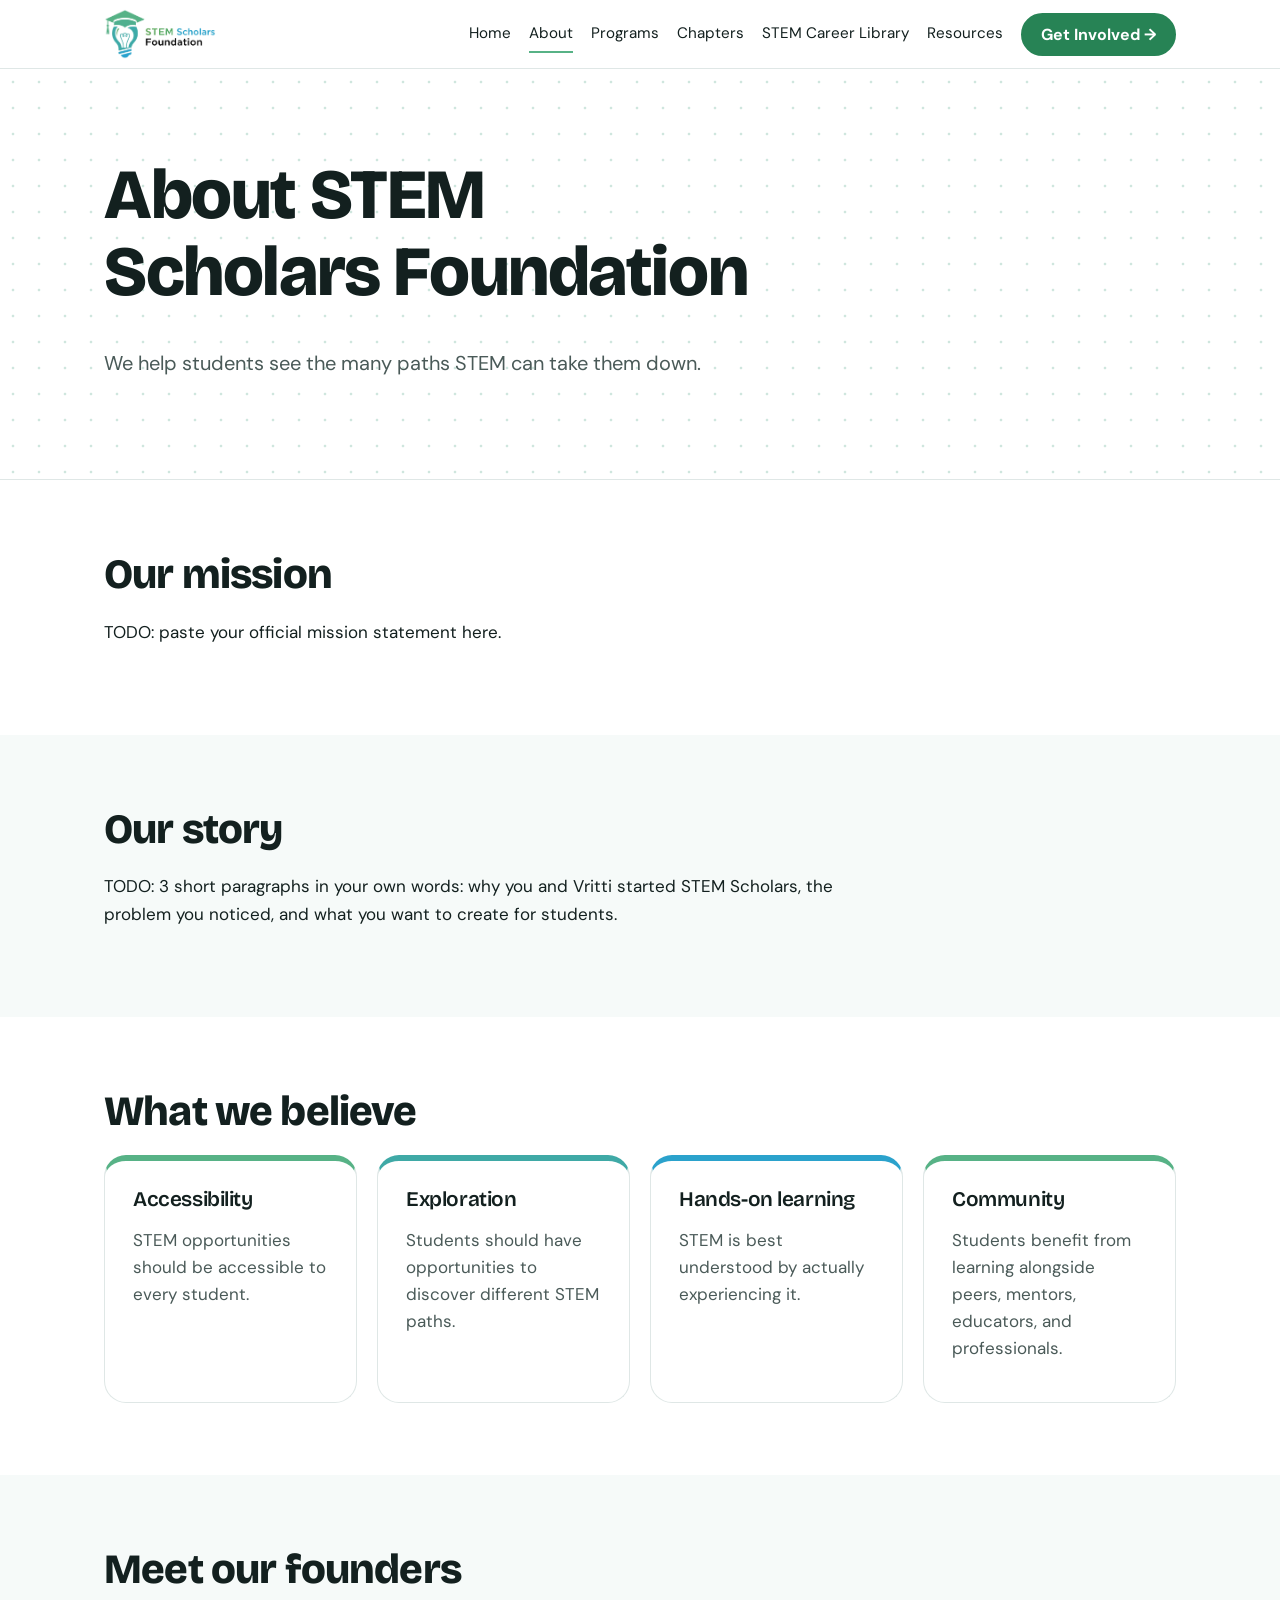
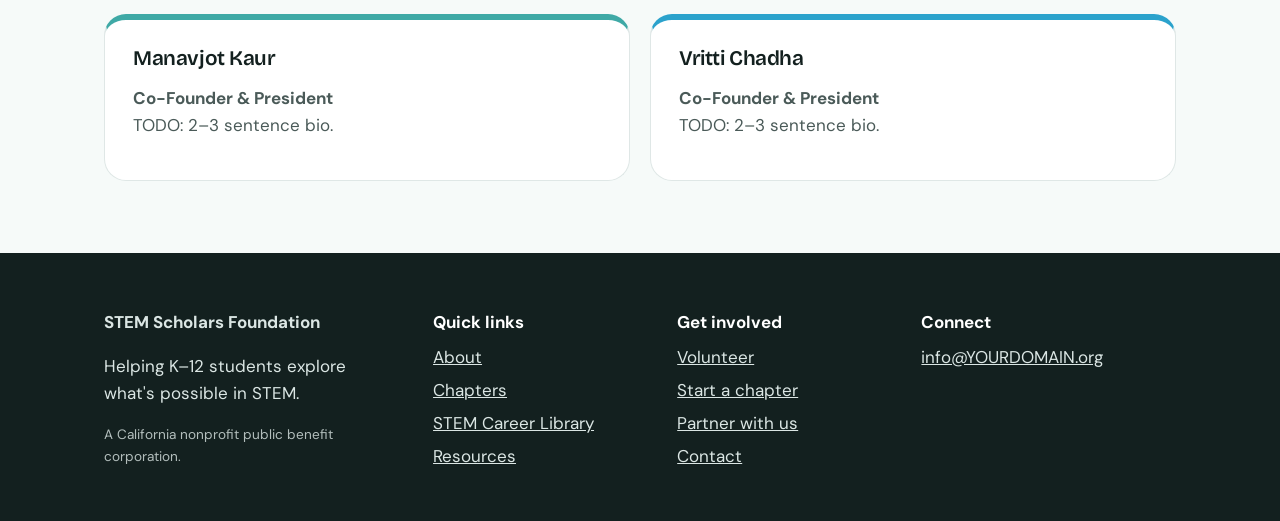
==== about.html @ 926a2480 "Initial STEM Scholars site (V1)" ====
<!DOCTYPE html>
<html lang="en">
<head>
<meta charset="utf-8">
<meta name="viewport" content="width=device-width, initial-scale=1">
<title>About | STEM Scholars Foundation</title>
<meta name="description" content="STEM Scholars Foundation empowers K-12 students to explore STEM through career education, hands-on learning, mentorship, and accessible resources.">
<link rel="icon" href="assets/favicon-32.png" sizes="32x32" type="image/png">
<link rel="apple-touch-icon" href="assets/favicon-192.png">
<link rel="preconnect" href="https://fonts.googleapis.com">
<link rel="preconnect" href="https://fonts.gstatic.com" crossorigin>
<link href="https://fonts.googleapis.com/css2?family=Bricolage+Grotesque:opsz,wght@12..96,600;12..96,800&family=DM+Sans:wght@400;500;700&display=swap" rel="stylesheet">
<link rel="stylesheet" href="style.css">
</head>
<body>
<a class="skip" href="#main">Skip to content</a>
<header class="site-header">
<div class="wrap bar">
<a class="brand" href="index.html"><img src="assets/logo.png" alt="STEM Scholars Foundation" width="112" height="50"></a>
<button class="menu-btn" aria-expanded="false" aria-controls="nav">Menu</button>
<nav id="nav" aria-label="Main"><a href="index.html">Home</a><a href="about.html" aria-current="page">About</a><a href="programs.html">Programs</a><a href="chapters.html">Chapters</a><a href="career-library.html">STEM Career Library</a><a href="resources.html">Resources</a><a class="btn nav-cta" href="get-involved.html">Get Involved →</a></nav>
</div>
</header>
<main id="main">
<section class="hero"><div class="wrap herogrid"><div><h1>About STEM Scholars Foundation</h1><p class="lead">We help students see the many paths STEM can take them down.</p><div class="actions"></div></div></div></section><section class="section"><div class="wrap"><h2>Our mission</h2><p class='prose'>TODO: paste your official mission statement here.</p></div></section><section class="section alt"><div class="wrap"><h2>Our story</h2><div class='prose'><p>TODO: 3 short paragraphs in your own words: why you and Vritti started STEM Scholars, the problem you noticed, and what you want to create for students.</p></div></div></section><section class="section"><div class="wrap"><h2>What we believe</h2><div class="grid g4"><article class="card c-green"><h3>Accessibility</h3><p>STEM opportunities should be accessible to every student.</p></article><article class="card c-teal"><h3>Exploration</h3><p>Students should have opportunities to discover different STEM paths.</p></article><article class="card c-blue"><h3>Hands-on learning</h3><p>STEM is best understood by actually experiencing it.</p></article><article class="card c-green"><h3>Community</h3><p>Students benefit from learning alongside peers, mentors, educators, and professionals.</p></article></div></div></section><section class="section alt"><div class="wrap"><h2>Meet our founders</h2><div class="grid g2"><article class="card c-teal"><h3>Manavjot Kaur</h3><p><strong>Co-Founder &amp; President</strong><br>TODO: 2–3 sentence bio.</p></article><article class="card c-blue"><h3>Vritti Chadha</h3><p><strong>Co-Founder &amp; President</strong><br>TODO: 2–3 sentence bio.</p></article></div></div></section>
</main>
<footer class="site-footer">
<div class="wrap foot">
<div><strong>STEM Scholars Foundation</strong><p>Helping K–12 students explore what's possible in STEM.</p><p class="fine">A California nonprofit public benefit corporation.</p></div>
<div><h4>Quick links</h4><a href="about.html">About</a><a href="chapters.html">Chapters</a><a href="career-library.html">STEM Career Library</a><a href="resources.html">Resources</a></div>
<div><h4>Get involved</h4><a href="#TODO-volunteer-application-link">Volunteer</a><a href="get-involved.html#chapter">Start a chapter</a><a href="get-involved.html#partner">Partner with us</a><a href="contact.html">Contact</a></div>
<div><h4>Connect</h4><a href="mailto:info@YOURDOMAIN.org">info@YOURDOMAIN.org</a><!-- TODO: add social links: <a href="https://instagram.com/...">Instagram</a> --></div>
</div>
</footer>
<script src="script.js"></script>
</body>
</html>
---- style.css ----
:root{--green:#278355;--green-b:#57b286;--green-l:#e8f5ee;--teal:#1b8583;--teal-b:#3fa9a6;--teal-l:#e3f4f3;--blue:#1a6f9f;--blue-b:#2ba2cc;--blue-l:#e5f3fa;--ink:#13201f;--muted:#4a5a58;--line:#dfe7e6;--bg:#fff;--alt:#f6faf9}
@media(prefers-color-scheme:dark){:root:not(.x){}}
*{box-sizing:border-box}html{scroll-behavior:smooth}
body{margin:0;font:17px/1.6 'DM Sans',system-ui,sans-serif;color:var(--ink);background:var(--bg)}
h1,h2,h3{font-family:'Bricolage Grotesque','DM Sans',sans-serif;line-height:1.1;margin:0 0 .5em;letter-spacing:-.02em}
h1{font-size:clamp(2.4rem,6vw,4.4rem);font-weight:800;max-width:15ch}
h2{font-size:clamp(1.8rem,3.6vw,2.6rem);font-weight:800}h3{font-size:1.3rem;font-weight:600}
a{color:var(--blue)}.wrap{max-width:1120px;margin:0 auto;padding:0 24px}
.skip{position:absolute;left:-999px}.skip:focus{left:8px;top:8px;background:#fff;padding:8px;z-index:9}
:focus-visible{outline:3px solid var(--blue);outline-offset:2px}
.site-header{position:sticky;top:0;background:rgba(255,255,255,.94);backdrop-filter:blur(8px);border-bottom:1px solid var(--line);z-index:5}
.bar{display:flex;align-items:center;justify-content:space-between;gap:16px;min-height:68px}
.brand img{height:50px;width:auto;display:block}.brand{display:flex;align-items:center;gap:10px;text-decoration:none;color:var(--ink);font-family:'Bricolage Grotesque',sans-serif;font-weight:800;line-height:1.05}
.brand small{display:block;font:500 .72rem 'DM Sans',sans-serif;color:var(--muted)}
nav{display:flex;align-items:center;gap:18px;font-size:.95rem}
nav a:not(.btn){color:var(--ink);text-decoration:none;padding:6px 0;border-bottom:2px solid transparent}
nav a[aria-current]{border-color:var(--green-b)}nav a:not(.btn):hover{border-color:var(--teal-b)}
.menu-btn{display:none;font:inherit;background:none;border:1px solid var(--line);border-radius:10px;padding:8px 14px}
.btn{display:inline-block;background:var(--green);color:#fff;text-decoration:none;font-weight:700;padding:13px 24px;border-radius:999px;border:2px solid var(--green);cursor:pointer;font:700 1rem 'DM Sans',sans-serif}
.btn:hover{background:#1d6a42;border-color:#1d6a42}.btn.ghost{background:#fff;color:var(--green)}.btn.ghost:hover{background:var(--green-l)}
.btn.small{padding:9px 18px;font-size:.92rem}.nav-cta{padding:9px 18px}
.hero{padding:88px 0 72px;background:radial-gradient(circle,#cfe6de 1.5px,transparent 1.6px) 0 0/26px 26px,#fff;border-bottom:1px solid var(--line)}
.herogrid{display:flex;align-items:center;justify-content:space-between;gap:40px}.hero-art{height:320px;width:auto}.lead{font-size:1.25rem;max-width:56ch;color:var(--muted)}.actions{display:flex;gap:14px;flex-wrap:wrap;margin-top:28px}
.section{padding:72px 0}.alt{background:var(--alt)}.sub{color:var(--muted);max-width:60ch}
.grid{display:grid;gap:20px}.g2{grid-template-columns:repeat(2,1fr)}.g3{grid-template-columns:repeat(3,1fr)}.g4{grid-template-columns:repeat(4,1fr)}
.card{background:#fff;border:1px solid var(--line);border-radius:22px;padding:28px;border-top:6px solid var(--green-b);display:flex;flex-direction:column;align-items:flex-start;gap:4px}
.card p{margin:0 0 12px;color:var(--muted)}.card .more,.card .btn{margin-top:auto}
.c-teal{border-top-color:var(--teal-b)}.c-blue{border-top-color:var(--blue-b)}
.more{font-weight:700;text-decoration:none}.more:hover{text-decoration:underline}
.prose{max-width:66ch}.soon{background:var(--teal-l);border-radius:18px;padding:22px 26px;max-width:70ch}
.chips{list-style:none;margin:0;padding:0;display:flex;flex-wrap:wrap;gap:12px}
.chips li{background:var(--green-l);border-radius:999px;padding:10px 20px;font-weight:500}.chips.big li{background:#fff;border:1px solid var(--line);font-size:1.1rem;padding:16px 24px;border-radius:18px}
.form{display:grid;gap:18px;max-width:600px}.form label{display:grid;gap:6px;font-weight:700}
.form input,.form select,.form textarea{font:inherit;padding:12px 14px;border:1.5px solid #b9c7c5;border-radius:12px;background:#fff}
.site-footer{background:var(--ink);color:#dbe6e4;padding:56px 0 40px}.site-footer a{color:#dbe6e4;display:block;margin:6px 0}
.site-footer h4{margin:0 0 8px;color:#fff}.foot{display:grid;grid-template-columns:1.4fr 1fr 1fr 1.2fr;gap:32px}.fine{font-size:.85rem;opacity:.8}
@media(max-width:900px){.g4{grid-template-columns:repeat(2,1fr)}.g3{grid-template-columns:1fr}.foot{grid-template-columns:1fr 1fr}
.menu-btn{display:block}nav{display:none;position:absolute;left:0;right:0;top:68px;background:#fff;flex-direction:column;align-items:flex-start;padding:16px 24px 24px;border-bottom:1px solid var(--line)}nav.open{display:flex}}
@media(max-width:800px){.hero-art{display:none}}
@media(max-width:600px){.brand img{height:42px}.g2,.g4,.foot{grid-template-columns:1fr}.hero{padding:56px 0 48px}.section{padding:52px 0}}
@media(prefers-reduced-motion:reduce){html{scroll-behavior:auto}}
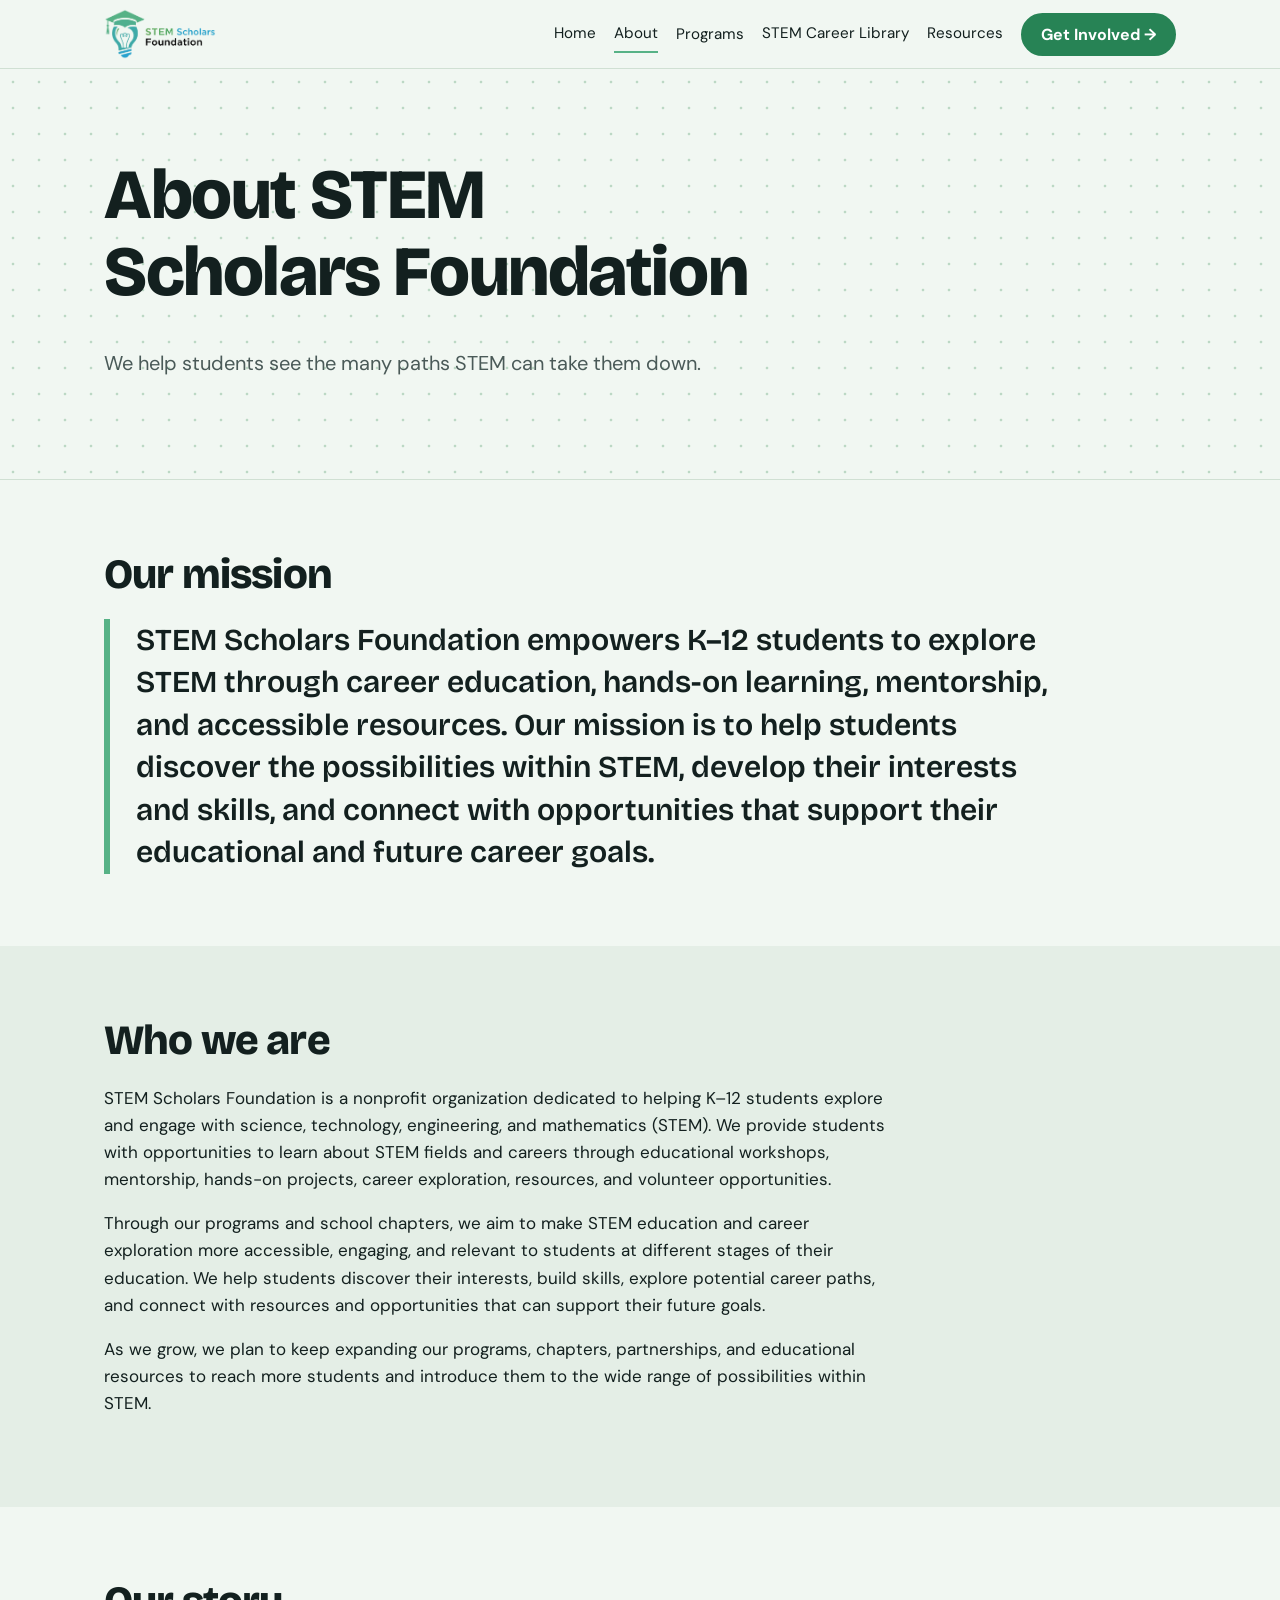
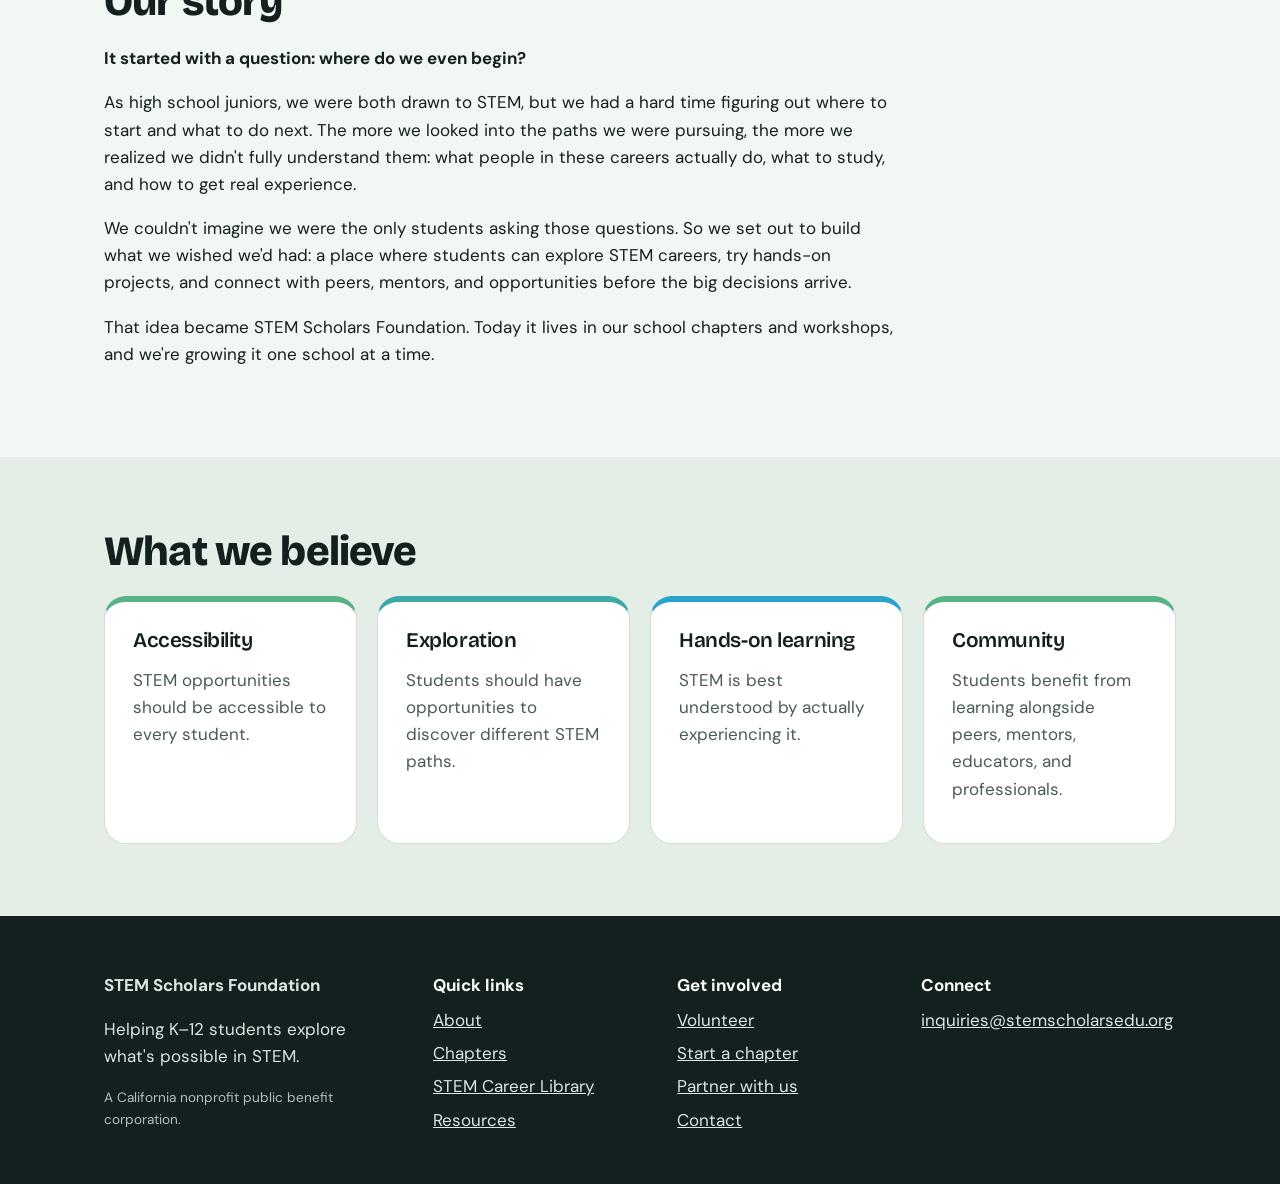
==== commit 1a5d8cbf: "Contact page, new changes, new background color" ====
--- a/about.html
+++ b/about.html
@@ -16,21 +16,116 @@
 <a class="skip" href="#main">Skip to content</a>
 <header class="site-header">
 <div class="wrap bar">
+
 <a class="brand" href="index.html"><img src="assets/logo.png" alt="STEM Scholars Foundation" width="112" height="50"></a>
 <button class="menu-btn" aria-expanded="false" aria-controls="nav">Menu</button>
-<nav id="nav" aria-label="Main"><a href="index.html">Home</a><a href="about.html" aria-current="page">About</a><a href="programs.html">Programs</a><a href="chapters.html">Chapters</a><a href="career-library.html">STEM Career Library</a><a href="resources.html">Resources</a><a class="btn nav-cta" href="get-involved.html">Get Involved →</a></nav>
+<nav id="nav" aria-label="Main"><a href="index.html">Home</a><a href="about.html" aria-current="page">About</a><div class="dd">
+<a href="programs.html">Programs</a><div class="sub-menu">
+<a href="programs.html">All programs</a><a href="chapters.html">Chapters</a></div>
 </div>
+<a href="career-library.html">STEM Career Library</a><a href="resources.html">Resources</a><a class="btn nav-cta" href="get-involved.html">Get Involved →</a></nav>
+</div>
+
 </header>
 <main id="main">
-<section class="hero"><div class="wrap herogrid"><div><h1>About STEM Scholars Foundation</h1><p class="lead">We help students see the many paths STEM can take them down.</p><div class="actions"></div></div></div></section><section class="section"><div class="wrap"><h2>Our mission</h2><p class='prose'>TODO: paste your official mission statement here.</p></div></section><section class="section alt"><div class="wrap"><h2>Our story</h2><div class='prose'><p>TODO: 3 short paragraphs in your own words: why you and Vritti started STEM Scholars, the problem you noticed, and what you want to create for students.</p></div></div></section><section class="section"><div class="wrap"><h2>What we believe</h2><div class="grid g4"><article class="card c-green"><h3>Accessibility</h3><p>STEM opportunities should be accessible to every student.</p></article><article class="card c-teal"><h3>Exploration</h3><p>Students should have opportunities to discover different STEM paths.</p></article><article class="card c-blue"><h3>Hands-on learning</h3><p>STEM is best understood by actually experiencing it.</p></article><article class="card c-green"><h3>Community</h3><p>Students benefit from learning alongside peers, mentors, educators, and professionals.</p></article></div></div></section><section class="section alt"><div class="wrap"><h2>Meet our founders</h2><div class="grid g2"><article class="card c-teal"><h3>Manavjot Kaur</h3><p><strong>Co-Founder &amp; President</strong><br>TODO: 2–3 sentence bio.</p></article><article class="card c-blue"><h3>Vritti Chadha</h3><p><strong>Co-Founder &amp; President</strong><br>TODO: 2–3 sentence bio.</p></article></div></div></section>
+<section class="hero">
+<div class="wrap herogrid">
+<div>
+<h1>About STEM Scholars Foundation</h1>
+<p class="lead">We help students see the many paths STEM can take them down.</p>
+<div class="actions">
+</div>
+</div>
+</div>
+</section>
+
+<!-- ========== -->
+<section class="section">
+<div class="wrap">
+<h2>Our mission</h2>
+<p class='quote'>STEM Scholars Foundation empowers K–12 students to explore STEM through career education, hands-on learning, mentorship, and accessible resources. Our mission is to help students discover the possibilities within STEM, develop their interests and skills, and connect with opportunities that support their educational and future career goals.</p>
+</div>
+</section>
+
+<!-- ========== -->
+<section class="section alt">
+<div class="wrap">
+<h2>Who we are</h2>
+<div class='prose'>
+
+<p>STEM Scholars Foundation is a nonprofit organization dedicated to helping K–12 students explore and engage with science, technology, engineering, and mathematics (STEM). We provide students with opportunities to learn about STEM fields and careers through educational workshops, mentorship, hands-on projects, career exploration, resources, and volunteer opportunities.</p>
+
+<p>Through our programs and school chapters, we aim to make STEM education and career exploration more accessible, engaging, and relevant to students at different stages of their education. We help students discover their interests, build skills, explore potential career paths, and connect with resources and opportunities that can support their future goals.</p>
+
+<p>As we grow, we plan to keep expanding our programs, chapters, partnerships, and educational resources to reach more students and introduce them to the wide range of possibilities within STEM.</p>
+</div>
+</div>
+</section>
+
+<!-- ========== -->
+<section class="section">
+<div class="wrap">
+<h2>Our story</h2>
+<div class='prose'>
+
+<p><strong>It started with a question: where do we even begin?</strong></p>
+
+<p>As high school juniors, we were both drawn to STEM, but we had a hard time figuring out where to start and what to do next. The more we looked into the paths we were pursuing, the more we realized we didn't fully understand them: what people in these careers actually do, what to study, and how to get real experience.</p>
+
+<p>We couldn't imagine we were the only students asking those questions. So we set out to build what we wished we'd had: a place where students can explore STEM careers, try hands-on projects, and connect with peers, mentors, and opportunities before the big decisions arrive.</p>
+
+<p>That idea became STEM Scholars Foundation. Today it lives in our school chapters and workshops, and we're growing it one school at a time.</p>
+</div>
+</div>
+</section>
+
+<!-- ========== -->
+<section class="section alt">
+<div class="wrap">
+<h2>What we believe</h2>
+<div class="grid g4">
+<article class="card c-green">
+<h3>Accessibility</h3>
+<p>STEM opportunities should be accessible to every student.</p>
+</article>
+<article class="card c-teal">
+<h3>Exploration</h3>
+<p>Students should have opportunities to discover different STEM paths.</p>
+</article>
+<article class="card c-blue">
+<h3>Hands-on learning</h3>
+<p>STEM is best understood by actually experiencing it.</p>
+</article>
+<article class="card c-green">
+<h3>Community</h3>
+<p>Students benefit from learning alongside peers, mentors, educators, and professionals.</p>
+</article>
+</div>
+</div>
+</section>
+
+<!-- ========== -->
+
 </main>
 <footer class="site-footer">
 <div class="wrap foot">
-<div><strong>STEM Scholars Foundation</strong><p>Helping K–12 students explore what's possible in STEM.</p><p class="fine">A California nonprofit public benefit corporation.</p></div>
-<div><h4>Quick links</h4><a href="about.html">About</a><a href="chapters.html">Chapters</a><a href="career-library.html">STEM Career Library</a><a href="resources.html">Resources</a></div>
-<div><h4>Get involved</h4><a href="#TODO-volunteer-application-link">Volunteer</a><a href="get-involved.html#chapter">Start a chapter</a><a href="get-involved.html#partner">Partner with us</a><a href="contact.html">Contact</a></div>
-<div><h4>Connect</h4><a href="mailto:info@YOURDOMAIN.org">info@YOURDOMAIN.org</a><!-- TODO: add social links: <a href="https://instagram.com/...">Instagram</a> --></div>
+
+<div>
+<strong>STEM Scholars Foundation</strong><p>Helping K–12 students explore what's possible in STEM.</p>
+<p class="fine">A California nonprofit public benefit corporation.</p>
 </div>
+
+<div>
+<h4>Quick links</h4><a href="about.html">About</a><a href="chapters.html">Chapters</a><a href="career-library.html">STEM Career Library</a><a href="resources.html">Resources</a></div>
+
+<div>
+<h4>Get involved</h4><a target="_blank" rel="noopener" href="https://docs.google.com/forms/d/e/1FAIpQLSeg_BW4Vi8Pg0bbMzozj_wWNSynP_j6gxq13JXTU4jaN562kQ/viewform?usp=header">Volunteer</a><a href="chapters.html#start">Start a chapter</a><a href="get-involved.html#partner">Partner with us</a><a href="contact.html">Contact</a></div>
+
+<div>
+<h4>Connect</h4><a href="mailto:inquiries@stemscholarsedu.org">inquiries@stemscholarsedu.org</a><!-- TODO: add social links: <a href="https://instagram.com/...">Instagram</a> --></div>
+
+</div>
+
 </footer>
 <script src="script.js"></script>
 </body>
--- a/style.css
+++ b/style.css
@@ -1,5 +1,5 @@
 
-:root{--green:#278355;--green-b:#57b286;--green-l:#e8f5ee;--teal:#1b8583;--teal-b:#3fa9a6;--teal-l:#e3f4f3;--blue:#1a6f9f;--blue-b:#2ba2cc;--blue-l:#e5f3fa;--ink:#13201f;--muted:#4a5a58;--line:#dfe7e6;--bg:#fff;--alt:#f6faf9}
+:root{--green:#278355;--green-b:#57b286;--green-l:#e8f5ee;--teal:#1b8583;--teal-b:#3fa9a6;--teal-l:#e3f4f3;--blue:#1a6f9f;--blue-b:#2ba2cc;--blue-l:#e5f3fa;--ink:#13201f;--muted:#4a5a58;--line:#d0e0d3;--bg:#f1f7f2;--alt:#e4eee6}
 @media(prefers-color-scheme:dark){:root:not(.x){}}
 *{box-sizing:border-box}html{scroll-behavior:smooth}
 body{margin:0;font:17px/1.6 'DM Sans',system-ui,sans-serif;color:var(--ink);background:var(--bg)}
@@ -9,7 +9,7 @@
 a{color:var(--blue)}.wrap{max-width:1120px;margin:0 auto;padding:0 24px}
 .skip{position:absolute;left:-999px}.skip:focus{left:8px;top:8px;background:#fff;padding:8px;z-index:9}
 :focus-visible{outline:3px solid var(--blue);outline-offset:2px}
-.site-header{position:sticky;top:0;background:rgba(255,255,255,.94);backdrop-filter:blur(8px);border-bottom:1px solid var(--line);z-index:5}
+.site-header{position:sticky;top:0;background:rgba(241,247,242,.94);backdrop-filter:blur(8px);border-bottom:1px solid var(--line);z-index:5}
 .bar{display:flex;align-items:center;justify-content:space-between;gap:16px;min-height:68px}
 .brand img{height:50px;width:auto;display:block}.brand{display:flex;align-items:center;gap:10px;text-decoration:none;color:var(--ink);font-family:'Bricolage Grotesque',sans-serif;font-weight:800;line-height:1.05}
 .brand small{display:block;font:500 .72rem 'DM Sans',sans-serif;color:var(--muted)}
@@ -20,7 +20,7 @@
 .btn{display:inline-block;background:var(--green);color:#fff;text-decoration:none;font-weight:700;padding:13px 24px;border-radius:999px;border:2px solid var(--green);cursor:pointer;font:700 1rem 'DM Sans',sans-serif}
 .btn:hover{background:#1d6a42;border-color:#1d6a42}.btn.ghost{background:#fff;color:var(--green)}.btn.ghost:hover{background:var(--green-l)}
 .btn.small{padding:9px 18px;font-size:.92rem}.nav-cta{padding:9px 18px}
-.hero{padding:88px 0 72px;background:radial-gradient(circle,#cfe6de 1.5px,transparent 1.6px) 0 0/26px 26px,#fff;border-bottom:1px solid var(--line)}
+.hero{padding:88px 0 72px;background:radial-gradient(circle,#bcd8c5 1.5px,transparent 1.6px) 0 0/26px 26px,#f1f7f2;border-bottom:1px solid var(--line)}
 .herogrid{display:flex;align-items:center;justify-content:space-between;gap:40px}.hero-art{height:320px;width:auto}.lead{font-size:1.25rem;max-width:56ch;color:var(--muted)}.actions{display:flex;gap:14px;flex-wrap:wrap;margin-top:28px}
 .section{padding:72px 0}.alt{background:var(--alt)}.sub{color:var(--muted);max-width:60ch}
 .grid{display:grid;gap:20px}.g2{grid-template-columns:repeat(2,1fr)}.g3{grid-template-columns:repeat(3,1fr)}.g4{grid-template-columns:repeat(4,1fr)}
@@ -36,7 +36,28 @@
 .site-footer{background:var(--ink);color:#dbe6e4;padding:56px 0 40px}.site-footer a{color:#dbe6e4;display:block;margin:6px 0}
 .site-footer h4{margin:0 0 8px;color:#fff}.foot{display:grid;grid-template-columns:1.4fr 1fr 1fr 1.2fr;gap:32px}.fine{font-size:.85rem;opacity:.8}
 @media(max-width:900px){.g4{grid-template-columns:repeat(2,1fr)}.g3{grid-template-columns:1fr}.foot{grid-template-columns:1fr 1fr}
-.menu-btn{display:block}nav{display:none;position:absolute;left:0;right:0;top:68px;background:#fff;flex-direction:column;align-items:flex-start;padding:16px 24px 24px;border-bottom:1px solid var(--line)}nav.open{display:flex}}
+.menu-btn{display:block}nav{display:none;position:absolute;left:0;right:0;top:68px;background:#f1f7f2;flex-direction:column;align-items:flex-start;padding:16px 24px 24px;border-bottom:1px solid var(--line)}nav.open{display:flex}}
 @media(max-width:800px){.hero-art{display:none}}
 @media(max-width:600px){.brand img{height:42px}.g2,.g4,.foot{grid-template-columns:1fr}.hero{padding:56px 0 48px}.section{padding:52px 0}}
 @media(prefers-reduced-motion:reduce){html{scroll-behavior:auto}}
+
+.tabs{display:flex;flex-wrap:wrap;gap:8px;padding:18px 24px;max-width:1120px;margin:0 auto}
+.tabs a{padding:8px 18px;border-radius:999px;background:#fff;border:1px solid var(--line);text-decoration:none;color:var(--ink);font-weight:500}
+.tabs a:hover{border-color:var(--teal-b)}.tabs a[aria-current]{background:var(--green);color:#fff;border-color:var(--green)}
+.feature{display:grid;grid-template-columns:1.05fr 1fr;gap:56px;align-items:center;scroll-margin-top:90px}.feature.flip .media{order:2}
+.feature .chips{margin:14px 0 0}.media.two{display:grid;gap:16px}
+.photo{position:relative;aspect-ratio:16/10;border-radius:22px;overflow:hidden;display:grid;place-items:center;color:#fff;text-align:center;padding:12px;
+background:linear-gradient(135deg,var(--green-b),var(--teal-b) 55%,var(--blue-b));font:800 1.3rem 'Bricolage Grotesque',sans-serif}
+.photo img{position:absolute;inset:0;width:100%;height:100%;object-fit:cover}
+.photo.sm{aspect-ratio:4/3;border-radius:0}.photo.sm span{font-size:3.6rem}
+.photo.g1{background:linear-gradient(135deg,var(--teal-b),var(--blue-b))}.photo.g2{background:linear-gradient(135deg,var(--blue-b),var(--green-b))}
+.card .photo{width:100%;margin-bottom:12px}
+.tile{background:#fff;border:1px solid var(--line);border-radius:22px;overflow:hidden;display:flex;flex-direction:column;transition:transform .2s,box-shadow .2s}
+.tile:hover{transform:translateY(-4px);box-shadow:0 14px 30px rgba(19,32,31,.10)}
+.tile .body{padding:22px 24px 26px}.tile h3{font-size:1.15rem}.tile p{margin:0;color:var(--muted)}.ico{font-size:2rem;margin-bottom:8px}
+.badge{display:inline-block;background:var(--teal-l);color:var(--teal);font-weight:700;font-size:.8rem;padding:4px 12px;border-radius:999px;margin-top:12px}
+.quote{font:600 clamp(1.3rem,2.4vw,1.9rem)/1.4 'Bricolage Grotesque',sans-serif;border-left:6px solid var(--green-b);padding-left:26px;max-width:32em;margin:0}
+.gform{width:100%;height:1250px;border:1px solid var(--line);border-radius:22px;background:#fff;margin-top:18px}
+.dd{position:relative}.sub-menu{display:none;position:absolute;top:calc(100% - 4px);left:-12px;background:#fff;border:1px solid var(--line);border-radius:14px;padding:8px;min-width:170px;box-shadow:0 12px 28px rgba(19,32,31,.12)}
+.dd:hover .sub-menu,.dd:focus-within .sub-menu{display:block}.sub-menu a{display:block;padding:8px 12px!important;border:0!important}
+@media(max-width:900px){.feature{grid-template-columns:1fr;gap:28px}.feature.flip .media{order:0}.sub-menu{display:block;position:static;border:0;box-shadow:none;padding:0 0 0 14px;background:none}}
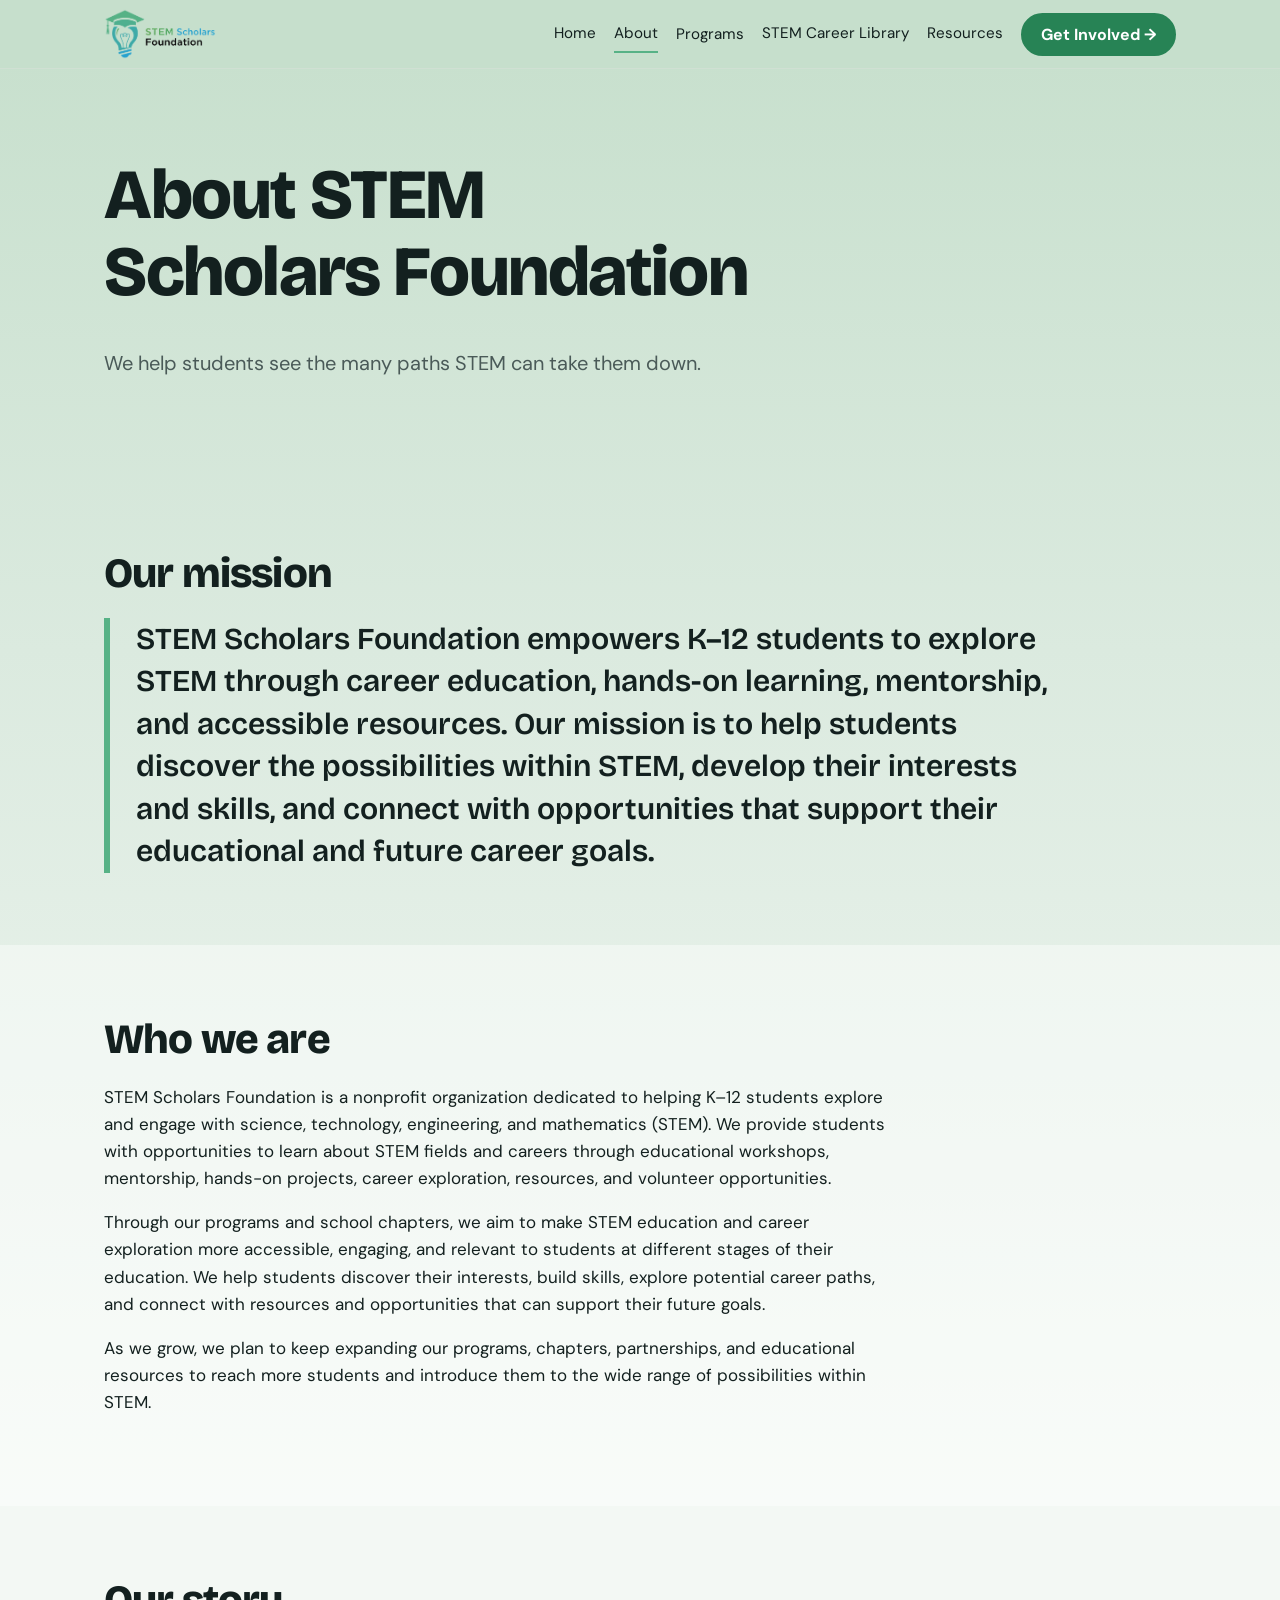
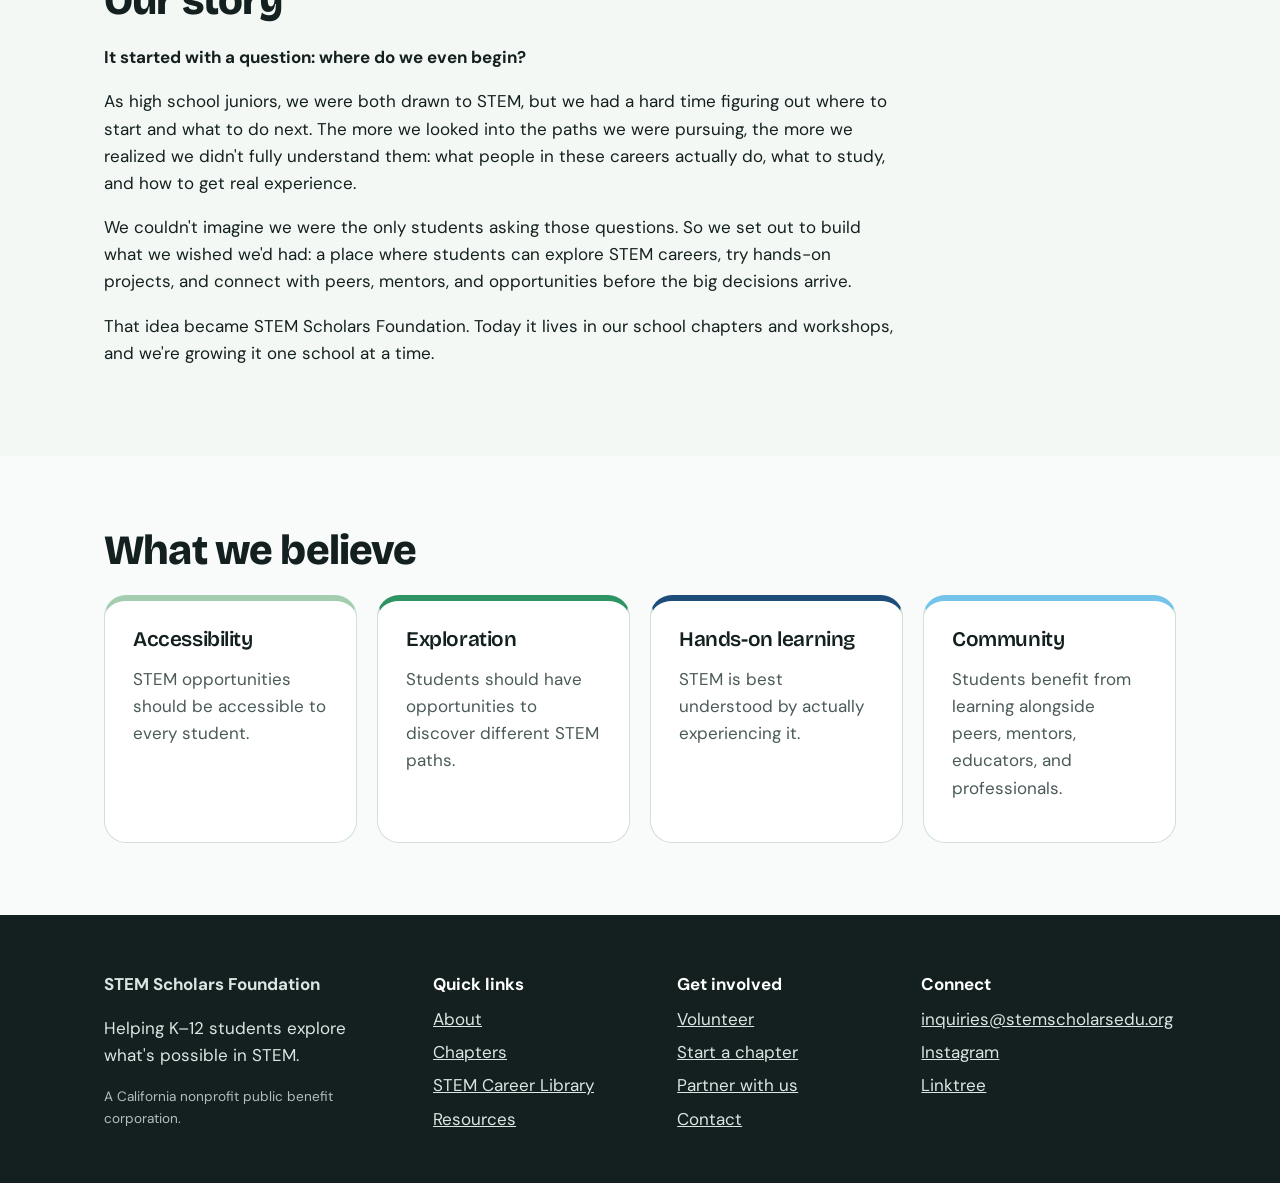
==== commit 2d55046f: "home page change" ====
--- a/about.html
+++ b/about.html
@@ -122,7 +122,7 @@
 <h4>Get involved</h4><a target="_blank" rel="noopener" href="https://docs.google.com/forms/d/e/1FAIpQLSeg_BW4Vi8Pg0bbMzozj_wWNSynP_j6gxq13JXTU4jaN562kQ/viewform?usp=header">Volunteer</a><a href="chapters.html#start">Start a chapter</a><a href="get-involved.html#partner">Partner with us</a><a href="contact.html">Contact</a></div>
 
 <div>
-<h4>Connect</h4><a href="mailto:inquiries@stemscholarsedu.org">inquiries@stemscholarsedu.org</a><!-- TODO: add social links: <a href="https://instagram.com/...">Instagram</a> --></div>
+<h4>Connect</h4><a href="mailto:inquiries@stemscholarsedu.org">inquiries@stemscholarsedu.org</a><a href="https://www.instagram.com/stem.scholars/" target="_blank" rel="noopener">Instagram</a><a href="https://linktr.ee/stem.scholars" target="_blank" rel="noopener">Linktree</a></div>
 
 </div>
 
--- a/style.css
+++ b/style.css
@@ -1,15 +1,15 @@
 
-:root{--green:#278355;--green-b:#57b286;--green-l:#e8f5ee;--teal:#1b8583;--teal-b:#3fa9a6;--teal-l:#e3f4f3;--blue:#1a6f9f;--blue-b:#2ba2cc;--blue-l:#e5f3fa;--ink:#13201f;--muted:#4a5a58;--line:#d0e0d3;--bg:#f1f7f2;--alt:#e4eee6}
+:root{--green:#278355;--green-b:#57b286;--green-l:#e8f5ee;--teal:#1b8583;--teal-b:#3fa9a6;--teal-l:#e3f4f3;--blue:#155d88;--blue-b:#2ba2cc;--blue-l:#e5f3fa;--ink:#13201f;--muted:#4a5a58;--line:#d0e0d3;--bg:#f1f7f2;--alt:rgba(255,255,255,.42)}
 @media(prefers-color-scheme:dark){:root:not(.x){}}
 *{box-sizing:border-box}html{scroll-behavior:smooth}
-body{margin:0;font:17px/1.6 'DM Sans',system-ui,sans-serif;color:var(--ink);background:var(--bg)}
+body{margin:0;font:17px/1.6 'DM Sans',system-ui,sans-serif;color:var(--ink);background:var(--bg) linear-gradient(180deg,#c6dfcc 0,#dbeadf 650px,#f3f8f4 1500px) no-repeat;min-height:100vh}html{background:#f3f8f4}
 h1,h2,h3{font-family:'Bricolage Grotesque','DM Sans',sans-serif;line-height:1.1;margin:0 0 .5em;letter-spacing:-.02em}
 h1{font-size:clamp(2.4rem,6vw,4.4rem);font-weight:800;max-width:15ch}
 h2{font-size:clamp(1.8rem,3.6vw,2.6rem);font-weight:800}h3{font-size:1.3rem;font-weight:600}
 a{color:var(--blue)}.wrap{max-width:1120px;margin:0 auto;padding:0 24px}
 .skip{position:absolute;left:-999px}.skip:focus{left:8px;top:8px;background:#fff;padding:8px;z-index:9}
 :focus-visible{outline:3px solid var(--blue);outline-offset:2px}
-.site-header{position:sticky;top:0;background:rgba(241,247,242,.94);backdrop-filter:blur(8px);border-bottom:1px solid var(--line);z-index:5}
+.site-header{position:sticky;top:0;background:rgba(198,223,204,.92);backdrop-filter:blur(8px);border-bottom:1px solid var(--line);z-index:5}
 .bar{display:flex;align-items:center;justify-content:space-between;gap:16px;min-height:68px}
 .brand img{height:50px;width:auto;display:block}.brand{display:flex;align-items:center;gap:10px;text-decoration:none;color:var(--ink);font-family:'Bricolage Grotesque',sans-serif;font-weight:800;line-height:1.05}
 .brand small{display:block;font:500 .72rem 'DM Sans',sans-serif;color:var(--muted)}
@@ -20,7 +20,7 @@
 .btn{display:inline-block;background:var(--green);color:#fff;text-decoration:none;font-weight:700;padding:13px 24px;border-radius:999px;border:2px solid var(--green);cursor:pointer;font:700 1rem 'DM Sans',sans-serif}
 .btn:hover{background:#1d6a42;border-color:#1d6a42}.btn.ghost{background:#fff;color:var(--green)}.btn.ghost:hover{background:var(--green-l)}
 .btn.small{padding:9px 18px;font-size:.92rem}.nav-cta{padding:9px 18px}
-.hero{padding:88px 0 72px;background:radial-gradient(circle,#bcd8c5 1.5px,transparent 1.6px) 0 0/26px 26px,#f1f7f2;border-bottom:1px solid var(--line)}
+.hero{padding:88px 0 72px}
 .herogrid{display:flex;align-items:center;justify-content:space-between;gap:40px}.hero-art{height:320px;width:auto}.lead{font-size:1.25rem;max-width:56ch;color:var(--muted)}.actions{display:flex;gap:14px;flex-wrap:wrap;margin-top:28px}
 .section{padding:72px 0}.alt{background:var(--alt)}.sub{color:var(--muted);max-width:60ch}
 .grid{display:grid;gap:20px}.g2{grid-template-columns:repeat(2,1fr)}.g3{grid-template-columns:repeat(3,1fr)}.g4{grid-template-columns:repeat(4,1fr)}
@@ -36,7 +36,7 @@
 .site-footer{background:var(--ink);color:#dbe6e4;padding:56px 0 40px}.site-footer a{color:#dbe6e4;display:block;margin:6px 0}
 .site-footer h4{margin:0 0 8px;color:#fff}.foot{display:grid;grid-template-columns:1.4fr 1fr 1fr 1.2fr;gap:32px}.fine{font-size:.85rem;opacity:.8}
 @media(max-width:900px){.g4{grid-template-columns:repeat(2,1fr)}.g3{grid-template-columns:1fr}.foot{grid-template-columns:1fr 1fr}
-.menu-btn{display:block}nav{display:none;position:absolute;left:0;right:0;top:68px;background:#f1f7f2;flex-direction:column;align-items:flex-start;padding:16px 24px 24px;border-bottom:1px solid var(--line)}nav.open{display:flex}}
+.menu-btn{display:block}nav{display:none;position:absolute;left:0;right:0;top:68px;background:#dbeadf;flex-direction:column;align-items:flex-start;padding:16px 24px 24px;border-bottom:1px solid var(--line)}nav.open{display:flex}}
 @media(max-width:800px){.hero-art{display:none}}
 @media(max-width:600px){.brand img{height:42px}.g2,.g4,.foot{grid-template-columns:1fr}.hero{padding:56px 0 48px}.section{padding:52px 0}}
 @media(prefers-reduced-motion:reduce){html{scroll-behavior:auto}}
@@ -61,3 +61,7 @@
 .dd{position:relative}.sub-menu{display:none;position:absolute;top:calc(100% - 4px);left:-12px;background:#fff;border:1px solid var(--line);border-radius:14px;padding:8px;min-width:170px;box-shadow:0 12px 28px rgba(19,32,31,.12)}
 .dd:hover .sub-menu,.dd:focus-within .sub-menu{display:block}.sub-menu a{display:block;padding:8px 12px!important;border:0!important}
 @media(max-width:900px){.feature{grid-template-columns:1fr;gap:28px}.feature.flip .media{order:0}.sub-menu{display:block;position:static;border:0;box-shadow:none;padding:0 0 0 14px;background:none}}
+
+.tile{border-top:6px solid #a3cdae}
+.card.p0,.tile.p0{border-top-color:#a3cdae}.card.p1,.tile.p1{border-top-color:#2e9463}
+.card.p2,.tile.p2{border-top-color:#1e4d7b}.card.p3,.tile.p3{border-top-color:#74c3e8}
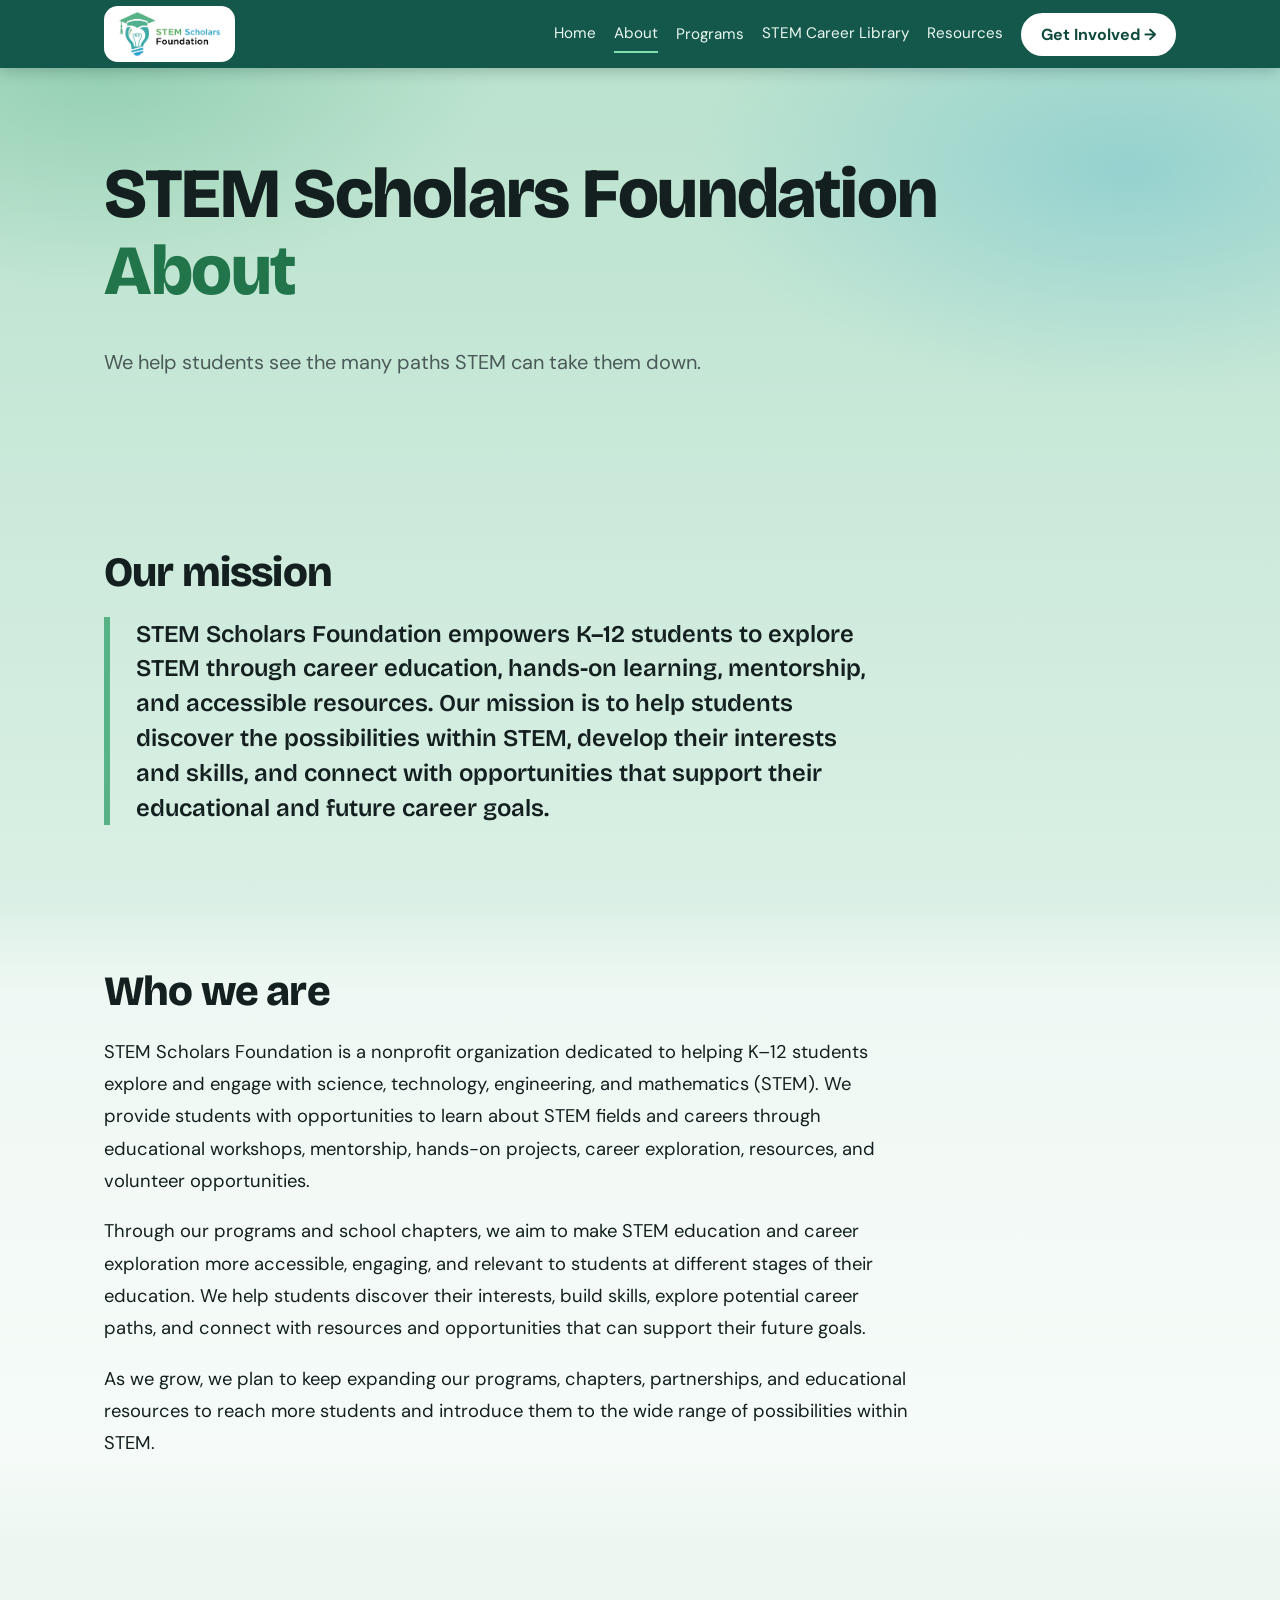
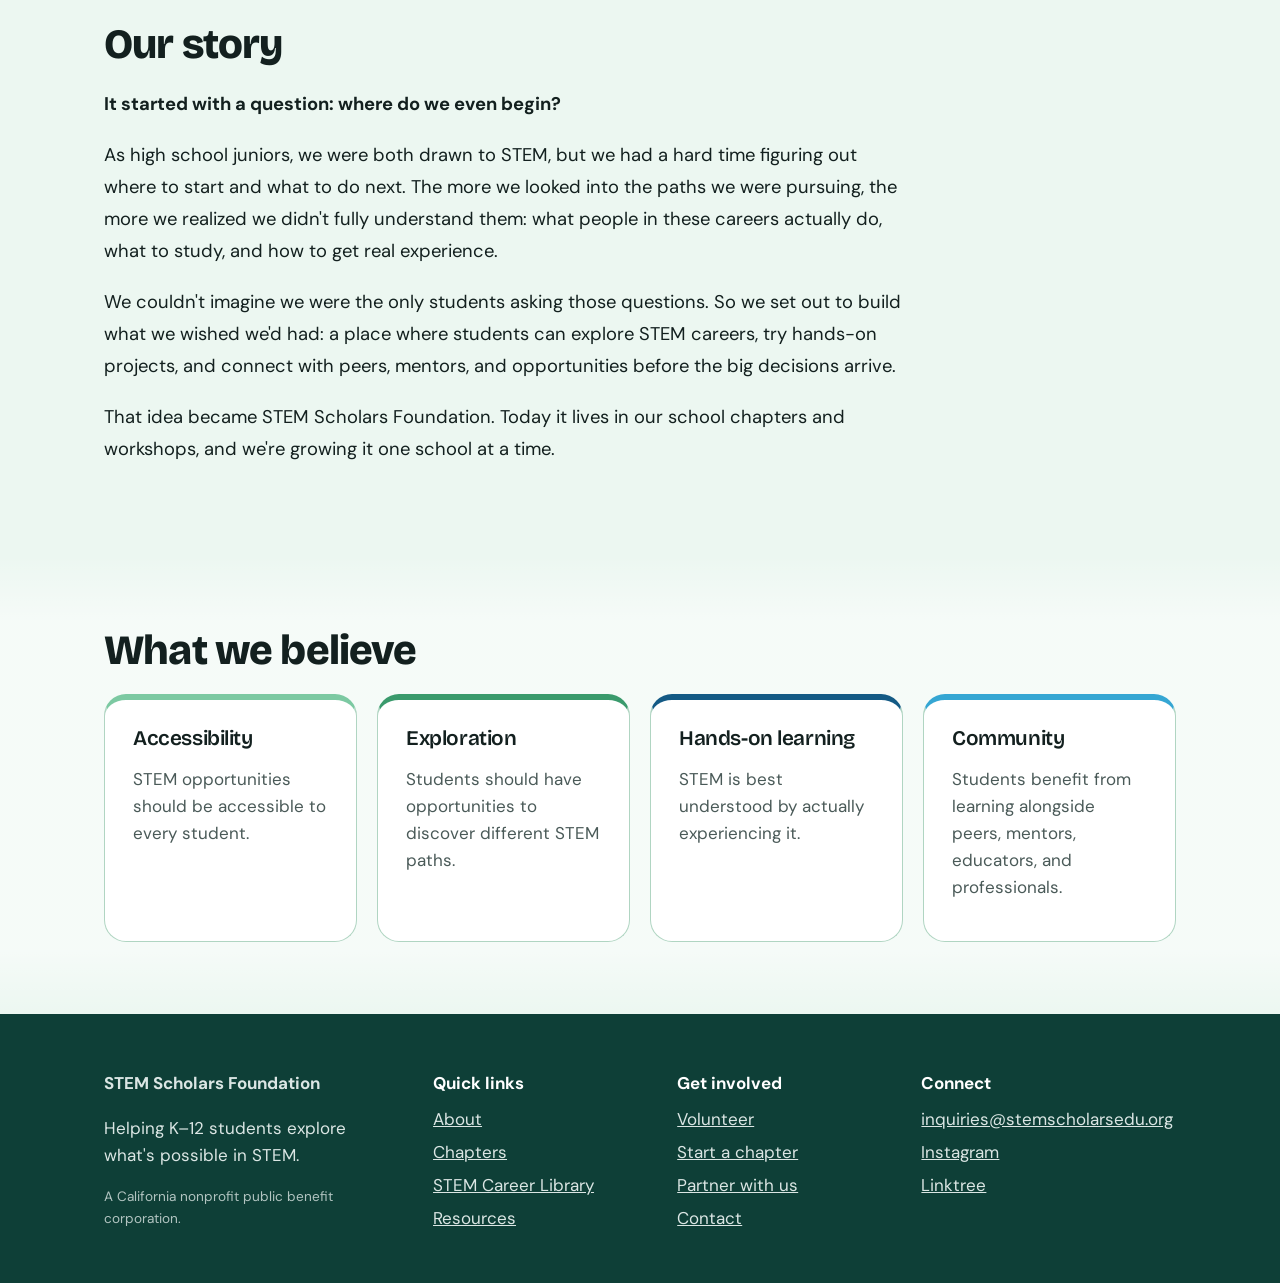
==== commit f4671115: "about page change" ====
--- a/about.html
+++ b/about.html
@@ -31,7 +31,7 @@
 <section class="hero">
 <div class="wrap herogrid">
 <div>
-<h1>About STEM Scholars Foundation</h1>
+<h1>STEM Scholars Foundation<span class="line2">About</span></h1>
 <p class="lead">We help students see the many paths STEM can take them down.</p>
 <div class="actions">
 </div>
@@ -51,7 +51,7 @@
 <section class="section alt">
 <div class="wrap">
 <h2>Who we are</h2>
-<div class='prose'>
+<div class='prose lg'>
 
 <p>STEM Scholars Foundation is a nonprofit organization dedicated to helping K–12 students explore and engage with science, technology, engineering, and mathematics (STEM). We provide students with opportunities to learn about STEM fields and careers through educational workshops, mentorship, hands-on projects, career exploration, resources, and volunteer opportunities.</p>
 
@@ -66,7 +66,7 @@
 <section class="section">
 <div class="wrap">
 <h2>Our story</h2>
-<div class='prose'>
+<div class='prose lg'>
 
 <p><strong>It started with a question: where do we even begin?</strong></p>
 
--- a/style.css
+++ b/style.css
@@ -1,4 +1,3 @@
-
 :root{--green:#278355;--green-b:#57b286;--green-l:#e8f5ee;--teal:#1b8583;--teal-b:#3fa9a6;--teal-l:#e3f4f3;--blue:#155d88;--blue-b:#2ba2cc;--blue-l:#e5f3fa;--ink:#13201f;--muted:#4a5a58;--line:#d0e0d3;--bg:#f1f7f2;--alt:rgba(255,255,255,.42)}
 @media(prefers-color-scheme:dark){:root:not(.x){}}
 *{box-sizing:border-box}html{scroll-behavior:smooth}
@@ -65,3 +64,43 @@
 .tile{border-top:6px solid #a3cdae}
 .card.p0,.tile.p0{border-top-color:#a3cdae}.card.p1,.tile.p1{border-top-color:#2e9463}
 .card.p2,.tile.p2{border-top-color:#1e4d7b}.card.p3,.tile.p3{border-top-color:#74c3e8}
+
+/* ===== Fresh mint palette (from the logo) ===== */
+:root{--alt:rgba(255,255,255,.55);--line:#c6e2d4}
+body{background:#f7fcf9 linear-gradient(180deg,#d1eee0 0,#e4f5ec 620px,#f7fcf9 1400px) no-repeat}
+html{background:#f7fcf9}
+.site-header{background:rgba(209,238,224,.9)}
+.hero{background:radial-gradient(620px 320px at 88% 25%,rgba(43,162,204,.22),transparent 70%),radial-gradient(560px 320px at 8% 0%,rgba(87,178,134,.32),transparent 70%)}
+.card.p0,.tile.p0{border-top-color:#a6dcc0}.card.p1,.tile.p1{border-top-color:#57b286}
+.card.p2,.tile.p2{border-top-color:#1a6f9f}.card.p3,.tile.p3{border-top-color:#5ec0e6}
+.site-footer{background:#0f2a2b}
+@media(max-width:900px){nav{background:#e4f5ec}}
+
+/* ===== A notch darker ===== */
+:root{--green:#22754b;--teal:#166f6d;--blue:#114e73;--green-l:#cfe9da;--teal-l:#cdebe9;--blue-l:#d0e8f4;--alt:rgba(255,255,255,.5);--line:#b0d5c2}
+body{background:#ecf7f1 linear-gradient(180deg,#b8e1cc 0,#d1ecdf 620px,#ecf7f1 1400px) no-repeat}
+html{background:#ecf7f1}
+.site-header{background:rgba(184,225,204,.92)}
+.hero{background:radial-gradient(620px 320px at 88% 25%,rgba(43,162,204,.28),transparent 70%),radial-gradient(560px 320px at 8% 0%,rgba(87,178,134,.38),transparent 70%)}
+.btn:hover{background:#185a3a;border-color:#185a3a}
+.card.p0,.tile.p0{border-top-color:#7cc9a2}.card.p1,.tile.p1{border-top-color:#3a9a6c}
+.card.p2,.tile.p2{border-top-color:#145a85}.card.p3,.tile.p3{border-top-color:#35a6d3}
+.site-footer{background:#0b2223}
+@media(max-width:900px){nav{background:#d1ecdf}}
+
+/* ===== Smooth background + dark header ===== */
+body{background:#ecf7f1 linear-gradient(180deg,#b8e1cc 0,#c3e6d4 300px,#d1ecdf 650px,#dcf0e6 950px,#e6f4ed 1200px,#ecf7f1 1500px) no-repeat}
+.alt{background:linear-gradient(180deg,rgba(255,255,255,0),rgba(255,255,255,.5) 14%,rgba(255,255,255,.5) 86%,rgba(255,255,255,0))}
+.site-header{background:#14584c;border-bottom:0;box-shadow:0 2px 14px rgba(11,34,35,.25);backdrop-filter:none}
+.brand img{height:56px;background:#fff;padding:5px 14px;border-radius:14px}
+nav a:not(.btn){color:#eaf8f0}nav a[aria-current]{border-color:#7fe0b0}nav a:not(.btn):hover{border-color:#5ec0e6}
+.nav-cta{background:#fff;color:#0f4a3d;border-color:#fff}.nav-cta:hover{background:#d8f3e6;border-color:#d8f3e6;color:#0f4a3d}
+.sub-menu a{color:var(--ink)!important}.sub-menu a:hover{background:var(--green-l)}
+.menu-btn{color:#fff;border-color:rgba(255,255,255,.55)}
+.site-footer{background:#0e3f37}
+@media(max-width:900px){nav{background:#14584c}.brand img{height:46px;padding:4px 10px}.sub-menu a{color:#eaf8f0!important}.sub-menu a:hover{background:rgba(255,255,255,.12)}}
+
+/* ===== About page type ===== */
+.hero h1:has(.line2){max-width:none}.line2{display:block;color:var(--green)}
+.quote{font-size:clamp(1.1rem,1.9vw,1.5rem);line-height:1.45}
+.prose.lg{font-size:1.15rem;line-height:1.75;max-width:62ch}
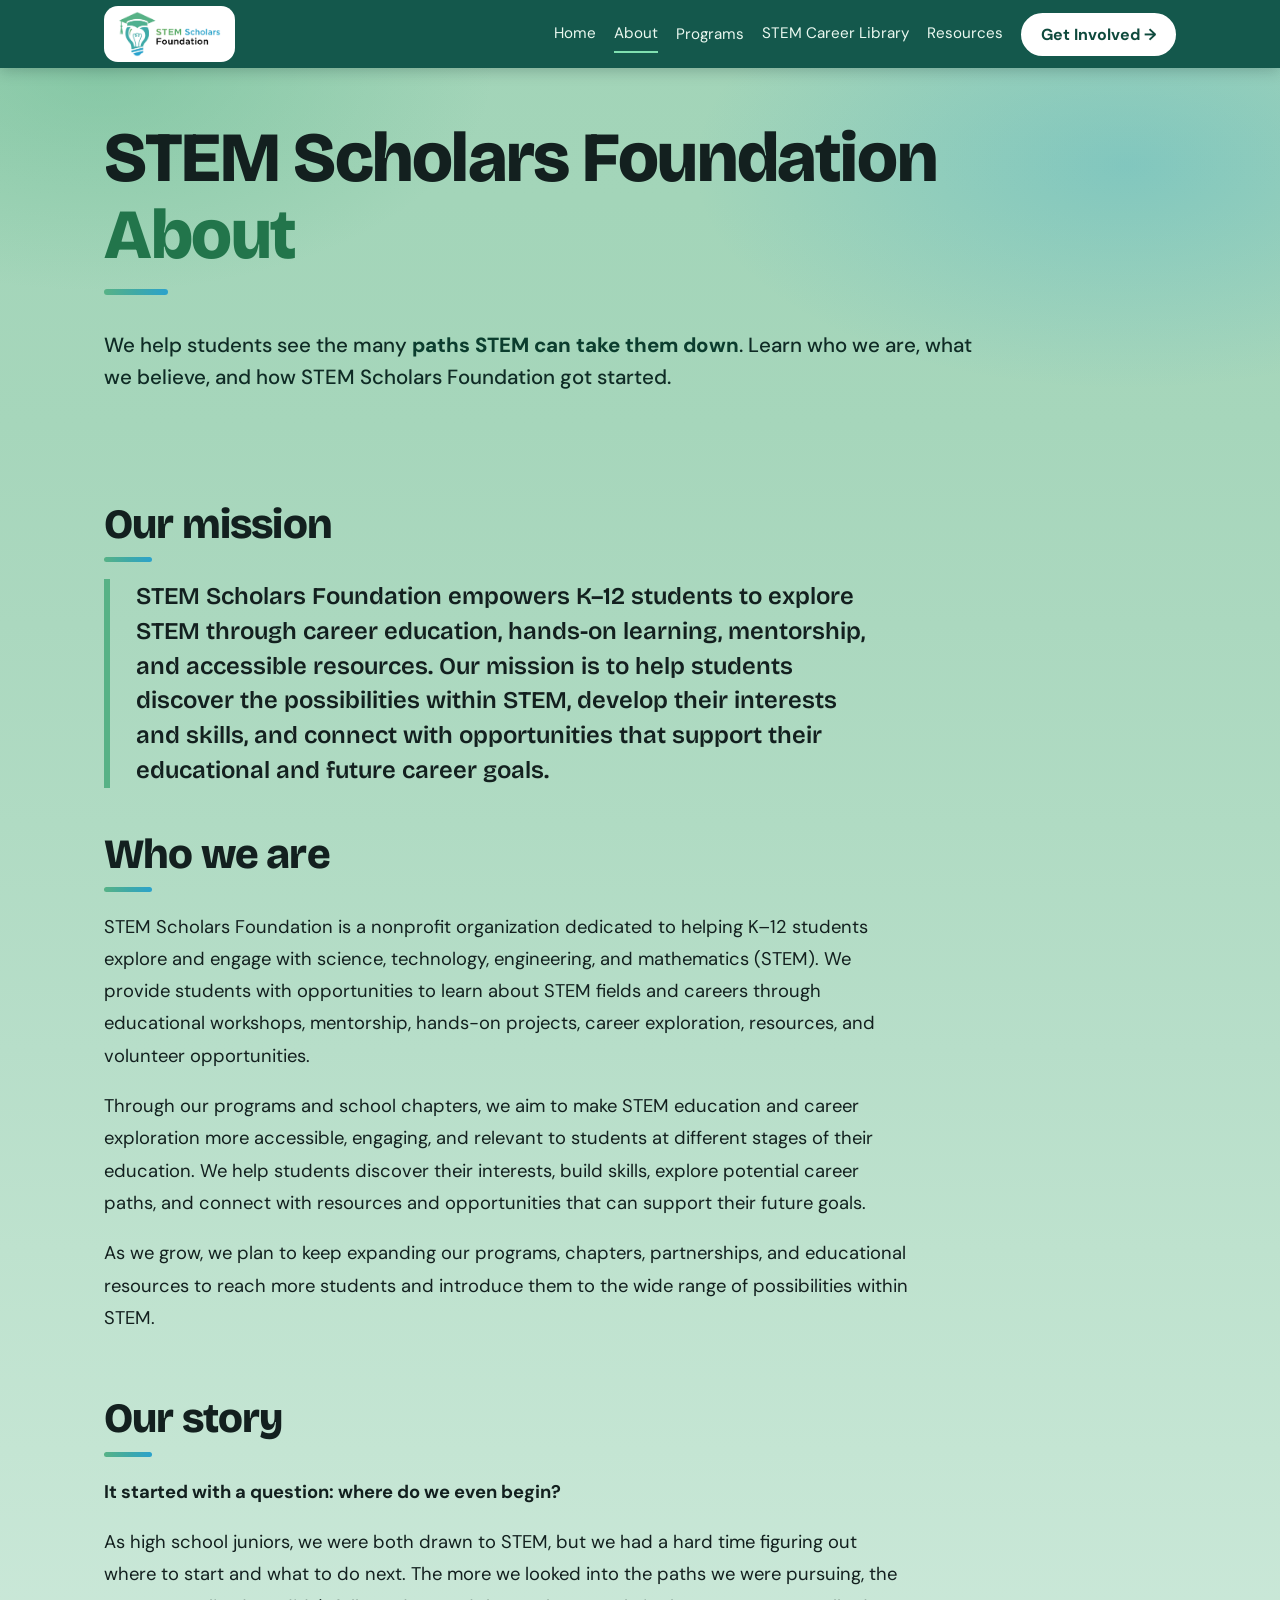
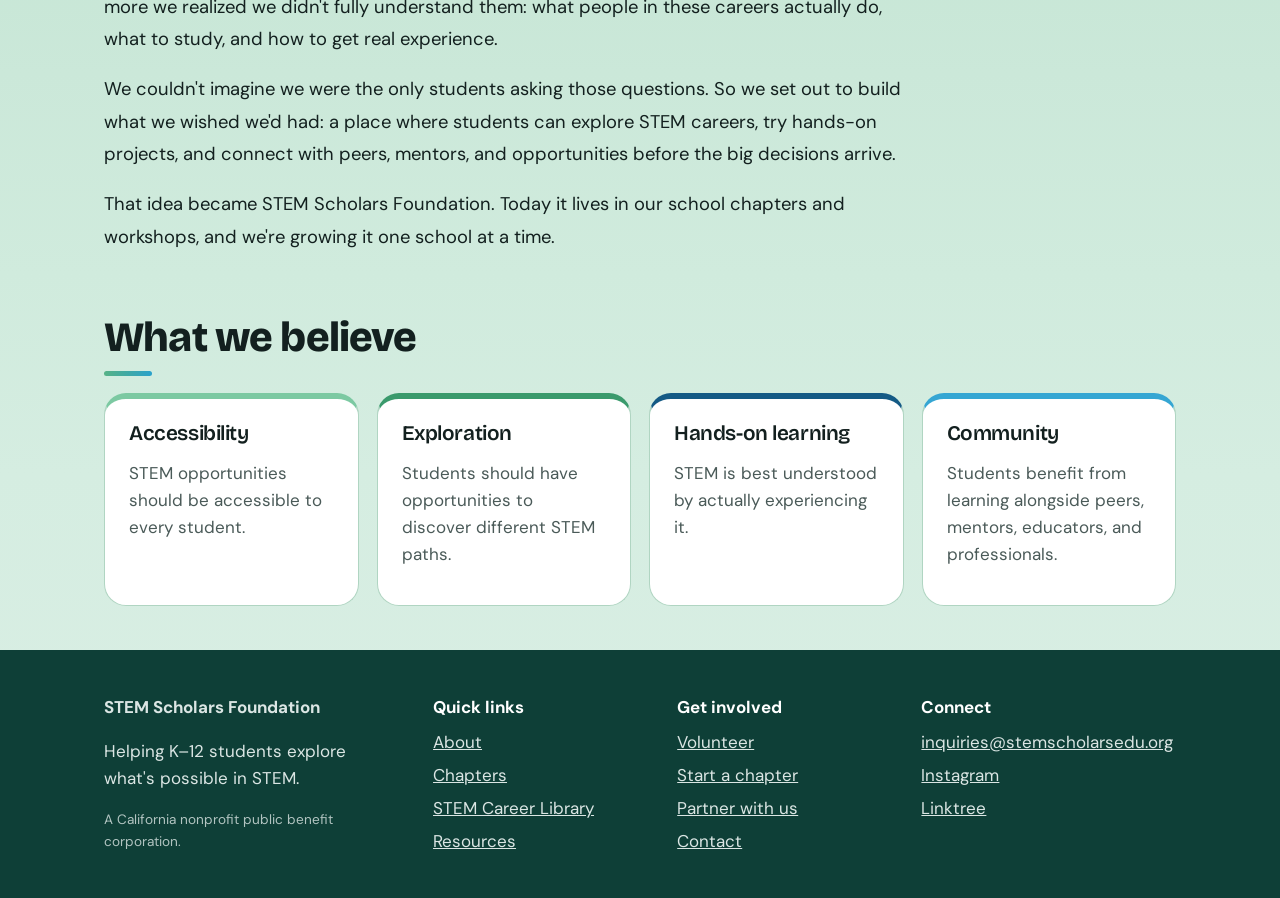
==== commit b90be1bb: "some final updates" ====
--- a/about.html
+++ b/about.html
@@ -32,7 +32,7 @@
 <div class="wrap herogrid">
 <div>
 <h1>STEM Scholars Foundation<span class="line2">About</span></h1>
-<p class="lead">We help students see the many paths STEM can take them down.</p>
+<p class="lead">We help students see the many <strong>paths STEM can take them down</strong>. Learn who we are, what we believe, and how STEM Scholars Foundation got started.</p>
 <div class="actions">
 </div>
 </div>
--- a/style.css
+++ b/style.css
@@ -1,3 +1,4 @@
+
 :root{--green:#278355;--green-b:#57b286;--green-l:#e8f5ee;--teal:#1b8583;--teal-b:#3fa9a6;--teal-l:#e3f4f3;--blue:#155d88;--blue-b:#2ba2cc;--blue-l:#e5f3fa;--ink:#13201f;--muted:#4a5a58;--line:#d0e0d3;--bg:#f1f7f2;--alt:rgba(255,255,255,.42)}
 @media(prefers-color-scheme:dark){:root:not(.x){}}
 *{box-sizing:border-box}html{scroll-behavior:smooth}
@@ -103,4 +104,20 @@
 /* ===== About page type ===== */
 .hero h1:has(.line2){max-width:none}.line2{display:block;color:var(--green)}
 .quote{font-size:clamp(1.1rem,1.9vw,1.5rem);line-height:1.45}
-.prose.lg{font-size:1.15rem;line-height:1.75;max-width:62ch}+.prose.lg{font-size:1.15rem;line-height:1.75;max-width:62ch}
+
+/* ===== Smoother, darker background; tighter spacing; richer hero ===== */
+body{background:#d9efe4 linear-gradient(180deg,#a2d4b8 0%,#a3d5b9 8%,#a6d6bb 17%,#abd8bf 25%,#b0dbc3 33%,#b7dec9 42%,#bee2ce 50%,#c4e5d3 58%,#cbe8d9 67%,#d0ebdd 75%,#d5ede1 83%,#d8eee3 92%,#d9efe4 100%) no-repeat}
+html{background:#d9efe4}
+.alt{background:none}
+.section{padding:44px 0}.section~.section{padding-top:0}
+.hero{padding:52px 0 36px}
+.site-footer{padding:44px 0 32px}
+.grid{gap:18px}.card{padding:24px}.tile .body{padding:18px 20px 22px}.feature{gap:40px}
+h2{margin-bottom:.4em}
+.lead{font-size:1.28rem;font-weight:500;color:#0f2b25;max-width:62ch;line-height:1.55;margin:18px 0 0}
+.lead strong{font-weight:800;color:#0b3d2e}
+.hero h1::after,.section h2::after{content:"";display:block;width:64px;height:6px;border-radius:6px;margin-top:14px;background:linear-gradient(90deg,#57b286,#3fa9a6,#2ba2cc)}
+.section h2::after{width:48px;height:5px;margin-top:10px}
+.card{transition:transform .2s,box-shadow .2s}.card:hover{transform:translateY(-3px);box-shadow:0 12px 26px rgba(19,32,31,.10)}
+@media(max-width:600px){.section{padding:32px 0}.hero{padding:36px 0 26px}}
